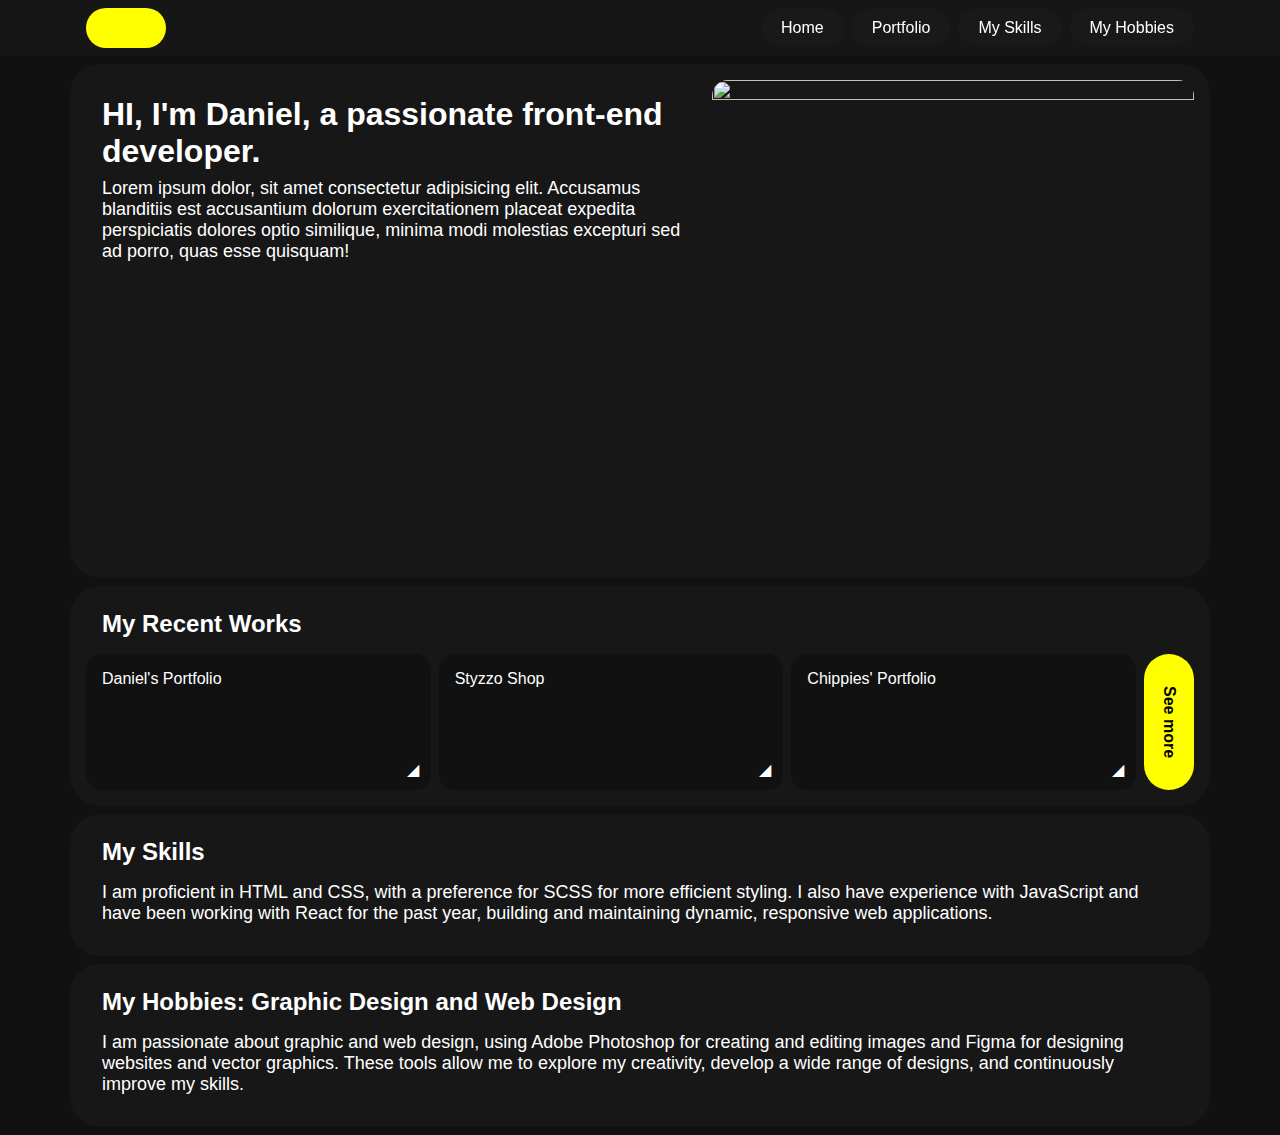
==== L-3/home.html @ 6ebbe610 "web portofoio styling" ====
<!DOCTYPE html>
<html lang="en">
   <head>
      <meta charset="UTF-8" />
      <meta name="viewport" content="width=device-width, initial-scale=1.0" />
      <link rel="stylesheet" href="style.css" />
      <title>L-3</title>
   </head>
   <body>
      <div class="header">
         <div class="container">
            <div class="header__body">
               <div class="header__logo"></div>
               <div>
                  <nav class="header__nav">
                     <ul class="header__list">
                        <li class="header__item">
                           <a href="home.html" class="header__link">Home</a>
                        </li>
                        <li class="header__item">
                           <a href="portfolio.html" class="header__link"
                              >Portfolio</a
                           >
                        </li>
                        <li class="header__item">
                           <a href="#skills" class="header__link">My Skills</a>
                        </li>
                        <li class="header__item">
                           <a href="#hobbies" class="header__link">My Hobbies</a>
                        </li>
                     </ul>
                  </nav>
                  <div class="header__burger" onclick="toggleHeader()"></div>
               </div>
            </div>
         </div>
      </div>
      <main>
         <section class="intro">
            <div class="container">
               <div class="intro__body">
                  <div class="intro__left">
                     <h1 class="title">
                        HI, I'm Daniel, a passionate front-end developer.
                     </h1>
                     <p class="text">
                        Lorem ipsum dolor, sit amet consectetur adipisicing
                        elit. Accusamus blanditiis est accusantium dolorum
                        exercitationem placeat expedita perspiciatis dolores
                        optio similique, minima modi molestias excepturi sed ad
                        porro, quas esse quisquam!
                     </p>
                  </div>
                  <div class="intro__right">
                     <img src="./image.png" alt="" />
                  </div>
               </div>
            </div>
         </section>
         <section class="recent-works">
            <div class="container">
               <div class="recent-works__body">
                  <h2 class="sub-title">My Recent Works</h2>
                  <ul class="recent-works__list">
                     <li>
                        <a target="_blank" href="https://daniel-diacon.com/"
                           >Daniel's Portfolio</a
                        >
                     </li>
                     <li>
                        <a target="_blank" href="https://styzzo.shop/"
                           >Styzzo Shop</a
                        >
                     </li>
                     <li>
                        <a
                           target="_blank"
                           href="https://danieldiacon.github.io/chippies-portfolio/"
                           >Chippies' Portfolio</a
                        >
                     </li>
                     <a class="seemore" href="/portfolio.html">See more </a>
                  </ul>
               </div>
            </div>
         </section>
         <section id="skills" class="section">
            <div class="container">
               <div class="section__body">
                  <h2 class="sub-title">My Skills</h2>
                  <p class="text">
                     I am proficient in HTML and CSS, with a preference for SCSS
                     for more efficient styling. I also have experience with
                     JavaScript and have been working with React for the past
                     year, building and maintaining dynamic, responsive web
                     applications.
                  </p>
               </div>
            </div>
         </section>
         <section id="hobbies" class="section">
            <div class="container">
               <div class="section__body">
                  <h2 class="sub-title">
                     My Hobbies: Graphic Design and Web Design
                  </h2>
                  <p class="text">
                     I am passionate about graphic and web design, using Adobe
                     Photoshop for creating and editing images and Figma for
                     designing websites and vector graphics. These tools allow
                     me to explore my creativity, develop a wide range of
                     designs, and continuously improve my skills.
                  </p>
               </div>
            </div>
         </section>
      </main>
      <script>
         function toggleHeader() {
            document.querySelector(".header").classList.toggle("active");
         }
      </script>
   </body>
</html>
---- L-3/style.css ----
* {
   box-sizing: border-box;
}
body {
   margin: 0;
   background: #111;
   color: white;
   font-family: Arial, "Helvetica Neue", Helvetica, sans-serif;
   display: flex;
   flex-direction: column;
   gap: 8px;
   scroll-behavior: smooth;
}
.title {
   font-size: 32px;
   padding: 0;
   margin: 0;
}
.sub-title {
   font-size: 24px;
   margin: 0;
   padding: 8px 16px 16px 16px;
}
.text {
   font-size: 18px;
   padding: 0;
   margin: 0;
}
.container {
   max-width: 1140px;
   margin: 0 auto;
}
a {
   color: white;
}
main {
   display: flex;
   flex-direction: column;
   gap: 8px;
   padding: 8px;
   padding-top: 64px;
}
/* header*/
.header {
   background: #1e1e1e7b;
   margin: 0;
   padding: 0;
   position: fixed;
   width: 100%;
   backdrop-filter: blur(10px);
   z-index: 20;
}
.header__body {
   display: flex;
   justify-content: space-between;
   align-items: center;
   width: 100%;
   padding: 8px 16px;
}
.header__logo {
   height: 40px;
   aspect-ratio: 2/1;
   background: yellow;
   border-radius: 20px;
}
.header__list {
   margin: 0;
   display: flex;
   gap: 8px;
   list-style: none;
}
.header__link {
   text-decoration: none;
   white-space: nowrap;
   padding: 10px 20px;
   background: #1e1e1e7b;
   border-radius: 20px;
   transition: 0.14s;
}
.header__link:hover {
   background: #1e1e1e;
}
@media (max-width: 800px) {
   .header__nav {
      position: absolute;
      top: 0;
      right: 0%;
      width: 100%;
      height: 100svh;
      display: block;
      padding: 16px 0;
      transition: 0.2s;
      opacity: 0;
      visibility: hidden;
      background: #000000a1;
   }
   .header.active .header__nav {
      opacity: 1;
      visibility: visible;
   }
   .header__list {
      display: flex;
      flex-direction: column;
      align-items: flex-end;
      padding-top: 50px;
   }
   .header__link {
      background: #1e1e1ecf;
   }
   .header__item {
      padding: 10px;
      display: inline-block;
      transition: 0.2s cubic-bezier(0.175, 0.885, 0.32, 1.275);
      transform: translate(30%);
      opacity: 0;
   }
   .header__item:nth-child(1) {
      transition-delay: 0s;
   }
   .header__item:nth-child(2) {
      transition-delay: 0.05s;
   }
   .header__item:nth-child(3) {
      transition-delay: 0.1s;
   }
   .header__item:nth-child(4) {
      transition-delay: 0.15s;
   }
   .header.active .header__item {
      transform: translate(0%);
      opacity: 1;
   }
   .header__burger {
      cursor: pointer;
      width: 30px;
      height: 20px;
      position: relative;
   }
   .header__burger:before,
   .header__burger:after {
      content: "";
      position: absolute;
      width: 100%;
      height: 4px;
      background-color: white;
      right: 0;
      transition: 0.3s;
   }
   .header__burger:before {
      top: 0;
   }
   .header__burger:after {
      bottom: 0;
      width: 70%;
   }
   .header.active .header__burger:before {
      transform: rotate(45deg);
      top: 8px;
   }
   .header.active .header__burger:after {
      transform: rotate(-45deg);
      bottom: 8px;
      width: 100%;
   }
}

/*intro*/
.intro__body {
   border-radius: 30px;
   background: #171717;
   padding: 16px;
   display: grid;
   grid-template-columns: 1.3fr 1fr;
}
.intro__body h1 {
   padding-bottom: 8px;
}
.intro__left {
   padding: 16px;
}
.intro__left {
   padding: 16px;
}
.intro__right img {
   border-radius: 16px;
   width: 100%;
   aspect-ratio: 1/1;
}
@media (max-width: 800px) {
   .intro__body {
      display: flex;
      flex-direction: column-reverse;
   }
}

/* recent works */
.recent-works__body {
   border-radius: 30px;
   background: #171717;
   padding: 16px;
}
.recent-works__list {
   display: grid;
   grid-template-columns: 1fr 1fr 1fr auto;
   list-style: none;
   gap: 8px;
   padding: 0;
   margin: 0;
}
.recent-works__list.special {
   aspect-ratio: 3/1;
}
.recent-works__list li {
   width: 100%;
   height: 100%;
   background: #111;
   border-radius: 16px;
   transition: 0.2s;
}
.recent-works__list li:hover {
   background: #111111ae;
}
.recent-works__list li a {
   display: block;
   width: 100%;
   height: 100%;
   padding: 16px;
   text-decoration: none;
   position: relative;
}
.recent-works__list li a:after {
   content: "◢";
   line-height: 1;
   color: white;
   position: absolute;
   bottom: 12px;
   right: 12px;
}
.seemore {
   writing-mode: vertical-rl;
   text-decoration: none;
   text-orientation: sideways-right;
   background: yellow;
   color: black;
   font-weight: 600;
   padding: 32px 16px;
   border-radius: 36px;
   transition: 0.2s;
}
.seemore:hover {
   background: white;
}
@media (max-width: 700px) {
   .recent-works__list {
      grid-template-columns: 1fr;
   }
   .recent-works__list li {
      aspect-ratio: 2/1;
   }
   .seemore {
      writing-mode: inherit;
      padding: 16px 32px;
      border-radius: 36px;
      text-align: center;
   }
}

/*section styles */
.section__body {
   border-radius: 30px;
   background: #171717;
   padding: 16px;
}
.section__body p {
   padding: 0 16px 16px 16px;
}
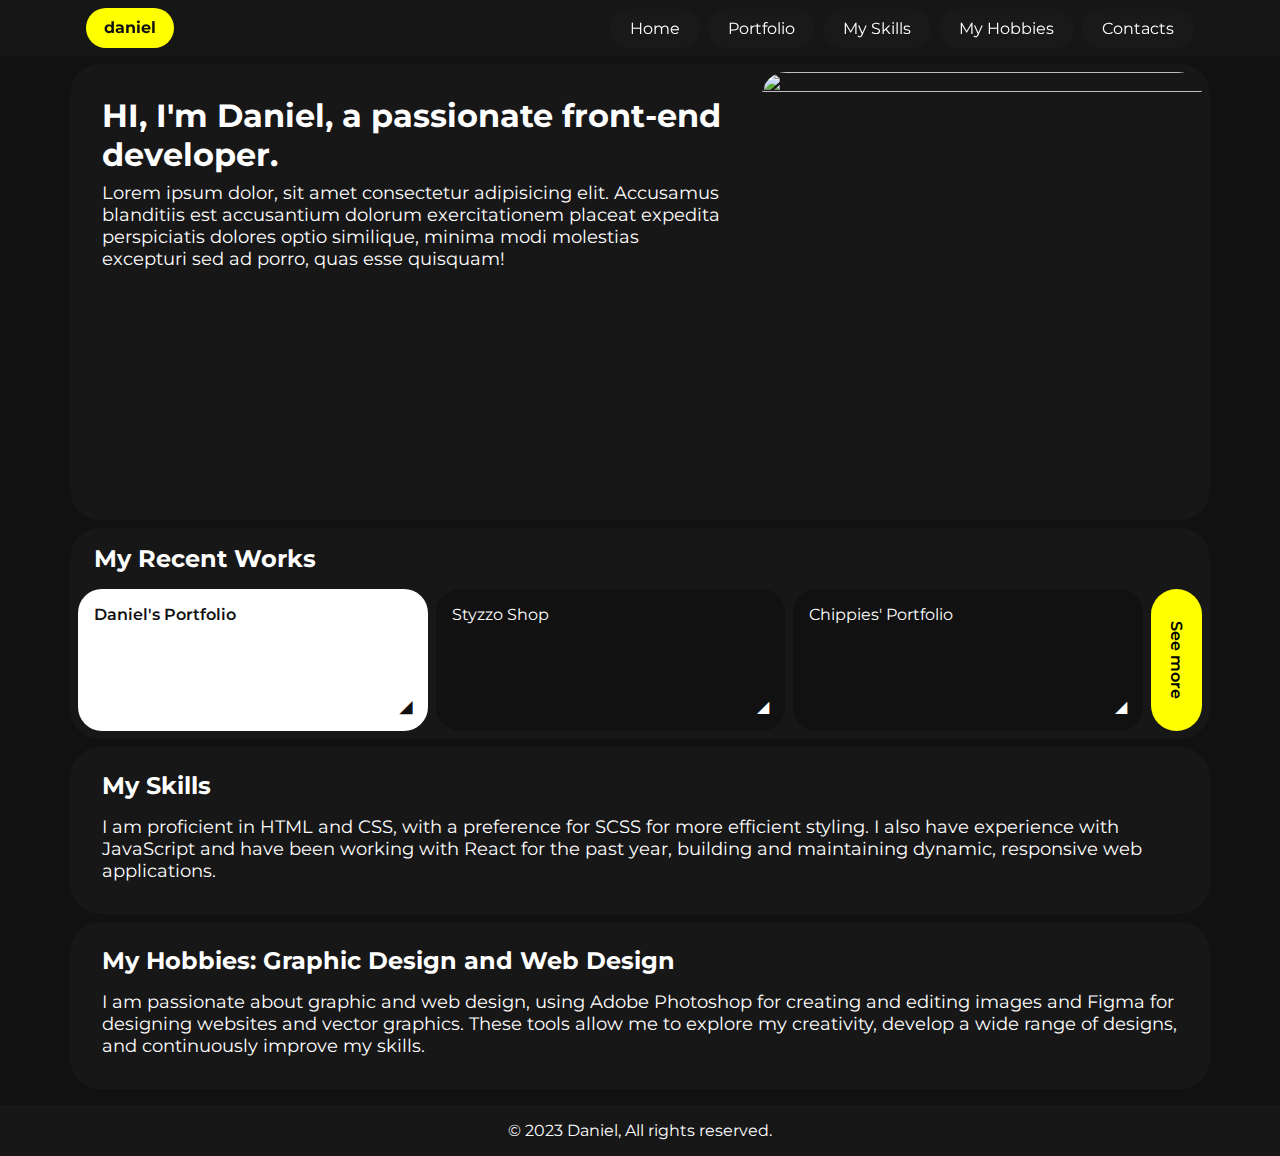
==== commit d4141c29: "last version" ====
--- a/L-3/home.html
+++ b/L-3/home.html
@@ -4,13 +4,13 @@
       <meta charset="UTF-8" />
       <meta name="viewport" content="width=device-width, initial-scale=1.0" />
       <link rel="stylesheet" href="style.css" />
-      <title>L-3</title>
+      <title>Web Portfolio | Home</title>
    </head>
    <body>
       <div class="header">
          <div class="container">
             <div class="header__body">
-               <div class="header__logo"></div>
+               <div class="header__logo">daniel</div>
                <div>
                   <nav class="header__nav">
                      <ul class="header__list">
@@ -26,7 +26,14 @@
                            <a href="#skills" class="header__link">My Skills</a>
                         </li>
                         <li class="header__item">
-                           <a href="#hobbies" class="header__link">My Hobbies</a>
+                           <a href="#hobbies" class="header__link"
+                              >My Hobbies</a
+                           >
+                        </li>
+                        <li class="header__item">
+                           <a href="contacts.html" class="header__link"
+                              >Contacts</a
+                           >
                         </li>
                      </ul>
                   </nav>
@@ -79,7 +86,7 @@
                            >Chippies' Portfolio</a
                         >
                      </li>
-                     <a class="seemore" href="/portfolio.html">See more </a>
+                     <a class="seemore" href="portfolio.html">See more </a>
                   </ul>
                </div>
             </div>
@@ -115,6 +122,9 @@
             </div>
          </section>
       </main>
+      <footer>
+         <div class="container">© 2023 Daniel, All rights reserved.</div>
+      </footer>
       <script>
          function toggleHeader() {
             document.querySelector(".header").classList.toggle("active");
--- a/L-3/style.css
+++ b/L-3/style.css
@@ -1,15 +1,22 @@
+@import url("https://fonts.googleapis.com/css2?family=Lexend:wght@100..900&family=Montserrat:ital,wght@0,100..900;1,100..900&display=swap");
 * {
    box-sizing: border-box;
 }
+html {
+   scroll-behavior: smooth;
+}
 body {
    margin: 0;
    background: #111;
    color: white;
-   font-family: Arial, "Helvetica Neue", Helvetica, sans-serif;
+   font-family: "Montserrat", sans-serif;
    display: flex;
    flex-direction: column;
-   gap: 8px;
-   scroll-behavior: smooth;
+   min-height: 100svh;
+   gap: 8px;
+}
+main {
+   flex: 1 0 auto;
 }
 .title {
    font-size: 32px;
@@ -59,8 +66,14 @@
 }
 .header__logo {
    height: 40px;
-   aspect-ratio: 2/1;
+   aspect-ratio: 2.2;
    background: yellow;
+   color: #111;
+   font-weight: 700;
+   display: flex;
+   justify-content: center;
+   align-items: center;
+   line-height: 0;
    border-radius: 20px;
 }
 .header__list {
@@ -93,6 +106,7 @@
       opacity: 0;
       visibility: hidden;
       background: #000000a1;
+      translate-delay: 0;
    }
    .header.active .header__nav {
       opacity: 1;
@@ -125,6 +139,9 @@
    }
    .header__item:nth-child(4) {
       transition-delay: 0.15s;
+   }
+   .header__item:nth-child(5) {
+      transition-delay: 0.2s;
    }
    .header.active .header__item {
       transform: translate(0%);
@@ -168,21 +185,21 @@
 .intro__body {
    border-radius: 30px;
    background: #171717;
-   padding: 16px;
    display: grid;
-   grid-template-columns: 1.3fr 1fr;
+   grid-template-columns: 1.5fr 1fr;
 }
 .intro__body h1 {
    padding-bottom: 8px;
 }
 .intro__left {
-   padding: 16px;
-}
-.intro__left {
-   padding: 16px;
+   padding: 32px;
+}
+.intro__right {
+   padding: 8px;
+   aspect-ratio: 1/1;
 }
 .intro__right img {
-   border-radius: 16px;
+   border-radius: 24px;
    width: 100%;
    aspect-ratio: 1/1;
 }
@@ -197,8 +214,9 @@
 .recent-works__body {
    border-radius: 30px;
    background: #171717;
-   padding: 16px;
-}
+   padding: 8px;
+}
+
 .recent-works__list {
    display: grid;
    grid-template-columns: 1fr 1fr 1fr auto;
@@ -208,15 +226,19 @@
    margin: 0;
 }
 .recent-works__list.special {
+   grid-template-columns: 1fr 1fr 1fr;
+}
+.recent-works__list.special {
    aspect-ratio: 3/1;
 }
 .recent-works__list li {
    width: 100%;
    height: 100%;
    background: #111;
-   border-radius: 16px;
+   border-radius: 24px;
    transition: 0.2s;
 }
+
 .recent-works__list li:hover {
    background: #111111ae;
 }
@@ -233,9 +255,24 @@
    line-height: 1;
    color: white;
    position: absolute;
-   bottom: 12px;
-   right: 12px;
-}
+   bottom: 16px;
+   right: 16px;
+}
+.recent-works__list li:first-child {
+   background: white;
+   position: relative;
+   color: #111;
+   transition: 0.2s;
+}
+.recent-works__list li:first-child a,
+.recent-works__list li:first-child a:after {
+   color: #111;
+   font-weight: 600;
+}
+.recent-works__list li:first-child:hover {
+   background: #eee;
+}
+
 .seemore {
    writing-mode: vertical-rl;
    text-decoration: none;
@@ -274,3 +311,60 @@
 .section__body p {
    padding: 0 16px 16px 16px;
 }
+
+/*contacts */
+.contacts {
+   height: calc(100svh - 75px);
+   width: 100%;
+}
+.contacts .container {
+   max-width: 700px;
+   height: 100%;
+   display: flex;
+   flex-direction: column;
+   justify-content: center;
+}
+.contacts__body {
+   padding: 16px;
+   background: #171717;
+   border-radius: 30px;
+   max-width: 700px;
+}
+.contacts__form {
+   display: flex;
+   flex-direction: column;
+   gap: 8px;
+   flex: 1;
+}
+.contacts__input {
+   border-radius: 30px;
+   padding: 16px 32px;
+   border: none;
+}
+.contacts__row {
+   display: flex;
+   justify-content: center;
+}
+.contacts__button {
+   border-radius: 30px;
+   padding: 16px 32px;
+   border: none;
+   background: yellow;
+   font-size: 16px;
+   font-weight: 600;
+   transition: 0.2s;
+   cursor: pointer;
+}
+.contacts__button:hover {
+   opacity: 0.8;
+}
+textarea {
+   resize: none;
+   aspect-ratio: 2/1;
+}
+
+footer {
+   padding: 16px;
+   background: #171717;
+   text-align: center;
+}
